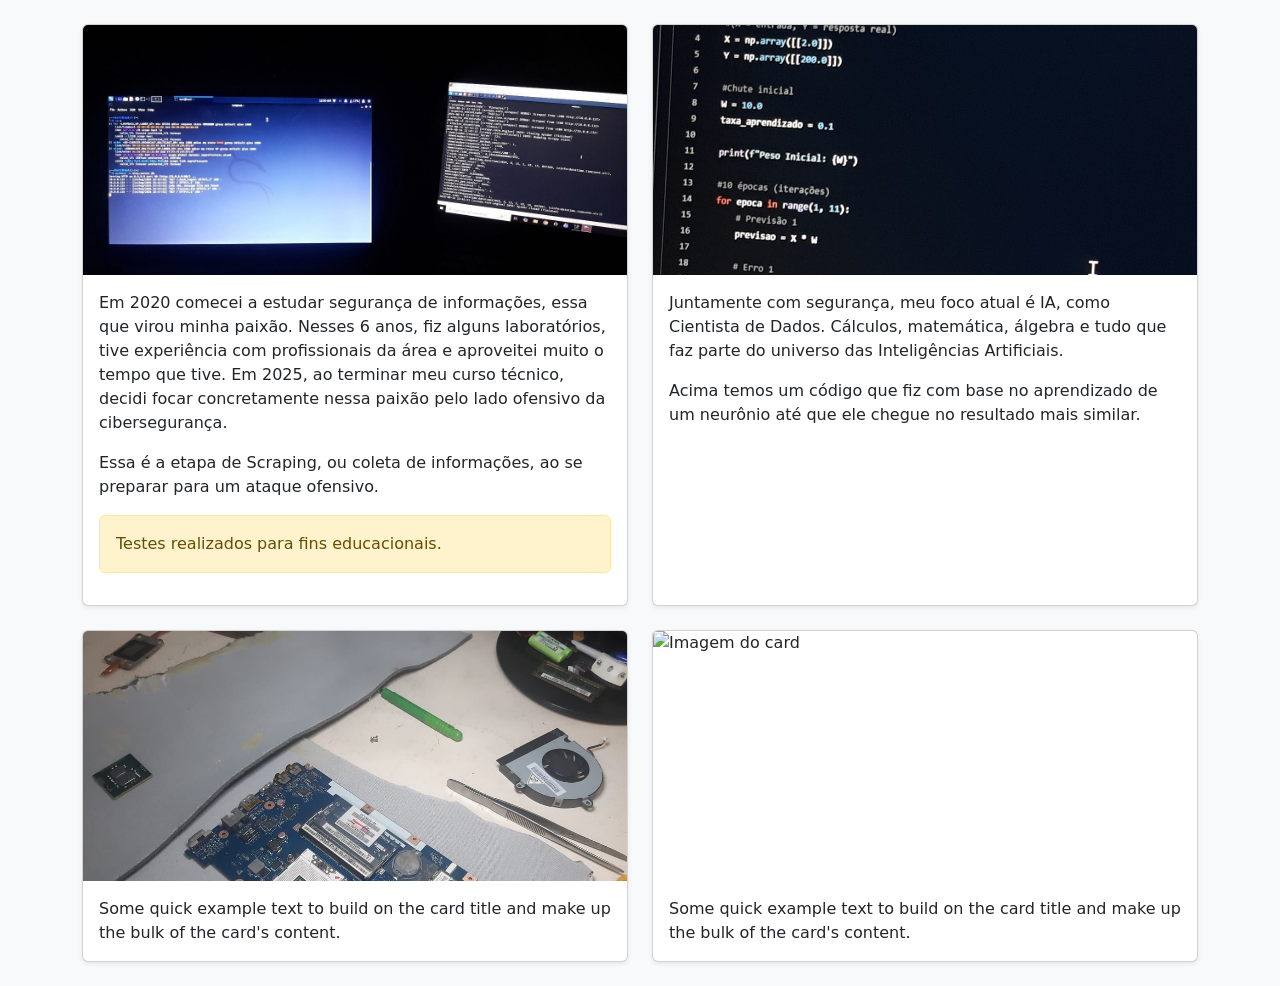
==== aboutme.html @ 7085b6b0 "Falta só arrumar o aboutme e ajeitar melhor as fotos" ====
<!DOCTYPE html>
<html lang="pt-BR">
<head>
    <meta charset="UTF-8">
    <meta name="viewport" content="width=device-width, initial-scale=1.0">
    <title>Profissional</title>
    <link href="https://cdn.jsdelivr.net/npm/bootstrap@5.3.3/dist/css/bootstrap.min.css" rel="stylesheet">
    
    <style>
        .card-img-top {
            height: 250px;
            object-fit: cover;
        }
    </style>
</head>
<body class="bg-light p-4">

    <div class="container">
        <div class="row g-4">
            

             <div class="col-12 col-md-6">
                <div class="card h-100 shadow-sm">
                    <img src="img/scraping.jpeg" class="card-img-top" alt="Scraping">
                    <div class="card-body">
                        <p class="card-text">Em 2020 comecei a estudar segurança de informações, essa que virou minha paixão. Nesses 6 anos, fiz alguns laboratórios, tive experiência com profissionais da área e aproveitei muito o tempo que tive. Em 2025, ao terminar meu curso técnico, decidi focar concretamente nessa paixão pelo lado ofensivo da cibersegurança.</p>
                        <p>Essa é a etapa de Scraping, ou coleta de informações, ao se preparar para um ataque ofensivo.</p>
                        <div class="alert alert-warning" role="alert">
                        Testes realizados para fins educacionais.
                        </div>
                    </div>
                </div>
            </div>

            <div class="col-12 col-md-6">
                <div class="card h-100 shadow-sm">
                    <img src="img/neuronio.jpeg" class="card-img-top" alt="Peça PC">
                    <div class="card-body">
                        <p class="card-text"> Juntamente com segurança, meu foco atual é IA, como Cientista de Dados. Cálculos, matemática, álgebra e tudo que faz parte do universo das Inteligências Artificiais.</p>
                        <p>Acima temos um código que fiz com base no aprendizado de um neurônio até que ele chegue no resultado mais similar.</p>
                    </div>
                </div>
            </div>

            <div class="col-12 col-md-6">
                <div class="card h-100 shadow-sm">
                    <img src="img/pecapc.jpeg" class="card-img-top" alt="Neurônio">
                    <div class="card-body">
                        <p class="card-text">Some quick example text to build on the card title and make up the bulk of the card's content.</p>
                    </div>
                </div>
            </div>

            <div class="col-12 col-md-6">
                <div class="card h-100 shadow-sm">
                    <img src="https://via.placeholder.com/300x200" class="card-img-top" alt="Imagem do card">
                    <div class="card-body">
                        <p class="card-text">Some quick example text to build on the card title and make up the bulk of the card's content.</p>
                    </div>
                </div>
            </div>

        </div>
    </div>

    <script src="https://cdn.jsdelivr.net/npm/bootstrap@5.3.3/dist/js/bootstrap.bundle.min.js"></script>
</body>
</html>
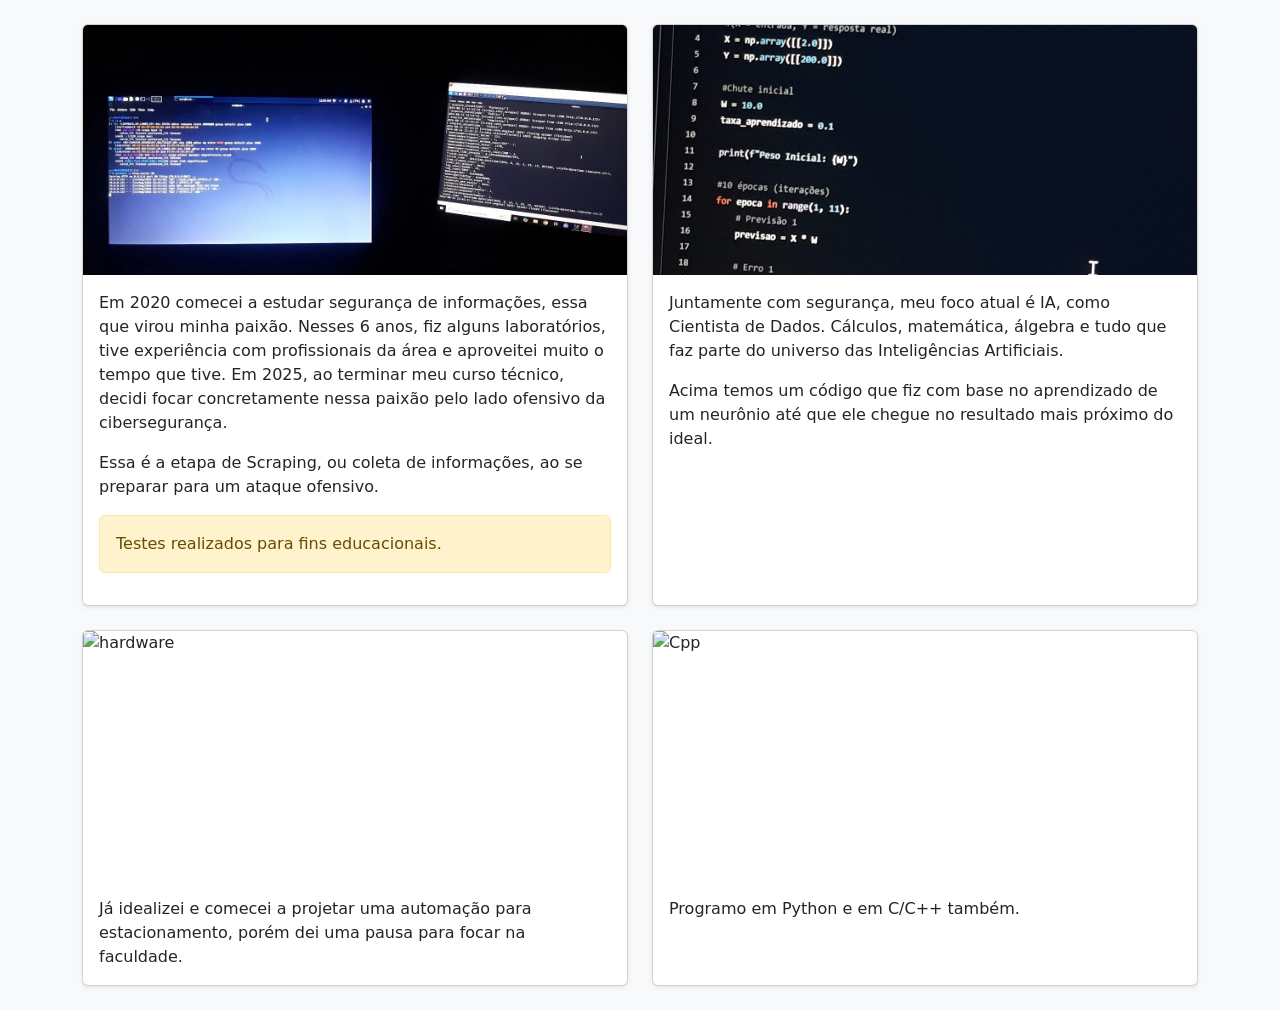
==== commit 3aef3069: "Revise content and images in aboutme.html Updated image sources and text content in the aboutme.html" ====
--- a/aboutme.html
+++ b/aboutme.html
@@ -34,28 +34,28 @@
 
             <div class="col-12 col-md-6">
                 <div class="card h-100 shadow-sm">
-                    <img src="img/neuronio.jpeg" class="card-img-top" alt="Peça PC">
+                    <img src="img/neuronio.jpeg" class="card-img-top" alt="Neurônio">
                     <div class="card-body">
                         <p class="card-text"> Juntamente com segurança, meu foco atual é IA, como Cientista de Dados. Cálculos, matemática, álgebra e tudo que faz parte do universo das Inteligências Artificiais.</p>
-                        <p>Acima temos um código que fiz com base no aprendizado de um neurônio até que ele chegue no resultado mais similar.</p>
+                        <p>Acima temos um código que fiz com base no aprendizado de um neurônio até que ele chegue no resultado mais próximo do ideal.</p>
                     </div>
                 </div>
             </div>
 
             <div class="col-12 col-md-6">
                 <div class="card h-100 shadow-sm">
-                    <img src="img/pecapc.jpeg" class="card-img-top" alt="Neurônio">
+                    <img src="hardware.png" class="card-img-top" alt="hardware">
                     <div class="card-body">
-                        <p class="card-text">Some quick example text to build on the card title and make up the bulk of the card's content.</p>
+                        <p class="card-text">Já idealizei e comecei a projetar uma automação para estacionamento, porém dei uma pausa para focar na faculdade.</p>
                     </div>
                 </div>
             </div>
 
             <div class="col-12 col-md-6">
                 <div class="card h-100 shadow-sm">
-                    <img src="https://via.placeholder.com/300x200" class="card-img-top" alt="Imagem do card">
+                    <img src="c_pp" class="card-img-top" alt="Cpp">
                     <div class="card-body">
-                        <p class="card-text">Some quick example text to build on the card title and make up the bulk of the card's content.</p>
+                        <p class="card-text">Programo em Python e em C/C++ também.</p>
                     </div>
                 </div>
             </div>
@@ -65,4 +65,4 @@
 
     <script src="https://cdn.jsdelivr.net/npm/bootstrap@5.3.3/dist/js/bootstrap.bundle.min.js"></script>
 </body>
-</html>+</html>
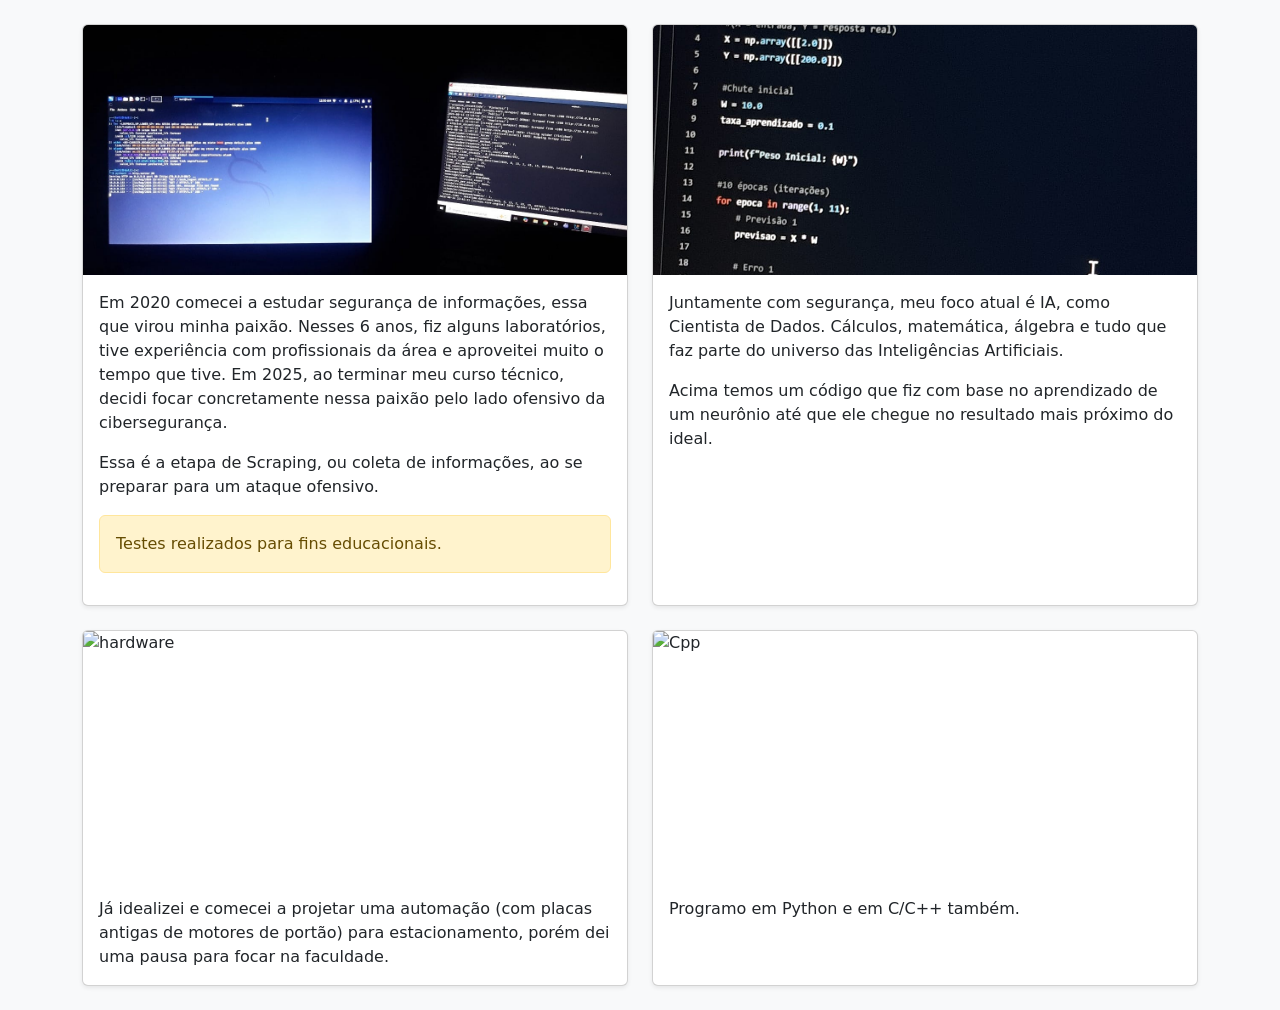
==== commit 98f0f573: "Finais" ====
--- a/aboutme.html
+++ b/aboutme.html
@@ -46,7 +46,7 @@
                 <div class="card h-100 shadow-sm">
                     <img src="hardware.png" class="card-img-top" alt="hardware">
                     <div class="card-body">
-                        <p class="card-text">Já idealizei e comecei a projetar uma automação para estacionamento, porém dei uma pausa para focar na faculdade.</p>
+                        <p class="card-text">Já idealizei e comecei a projetar uma automação (com placas antigas de motores de portão) para estacionamento, porém dei uma pausa para focar na faculdade.</p>
                     </div>
                 </div>
             </div>
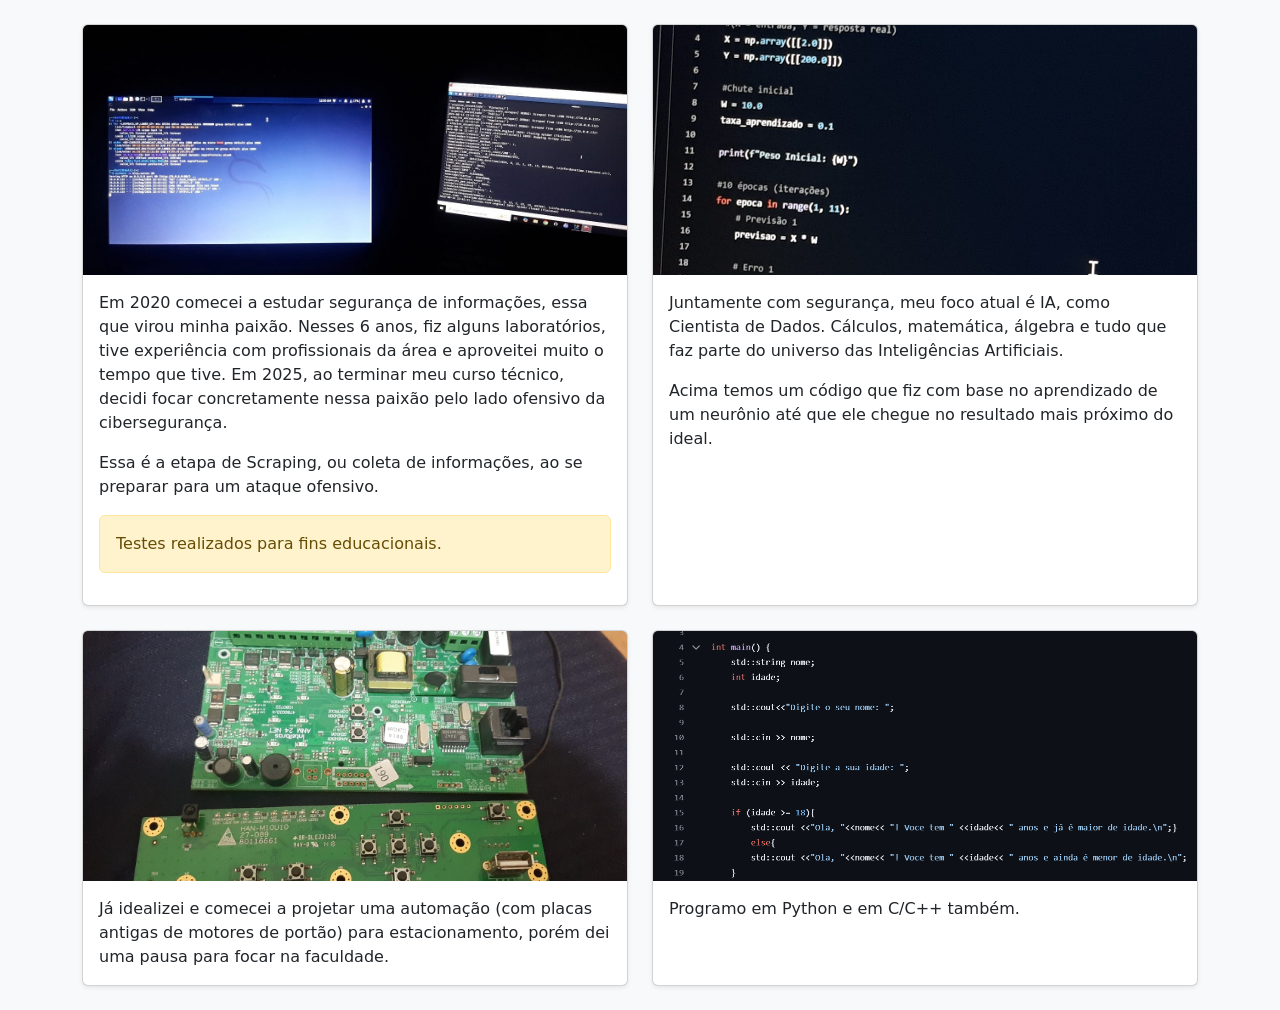
==== commit fb9171f5: "corrige caminho da imagem no aboutme" ====
--- a/aboutme.html
+++ b/aboutme.html
@@ -44,7 +44,7 @@
 
             <div class="col-12 col-md-6">
                 <div class="card h-100 shadow-sm">
-                    <img src="hardware.png" class="card-img-top" alt="hardware">
+                    <img src="img/hardware.jpeg" class="card-img-top" alt="hardware">
                     <div class="card-body">
                         <p class="card-text">Já idealizei e comecei a projetar uma automação (com placas antigas de motores de portão) para estacionamento, porém dei uma pausa para focar na faculdade.</p>
                     </div>
@@ -53,7 +53,7 @@
 
             <div class="col-12 col-md-6">
                 <div class="card h-100 shadow-sm">
-                    <img src="c_pp" class="card-img-top" alt="Cpp">
+                    <img src="img/cpp.png" class="card-img-top" alt="Cpp">
                     <div class="card-body">
                         <p class="card-text">Programo em Python e em C/C++ também.</p>
                     </div>
